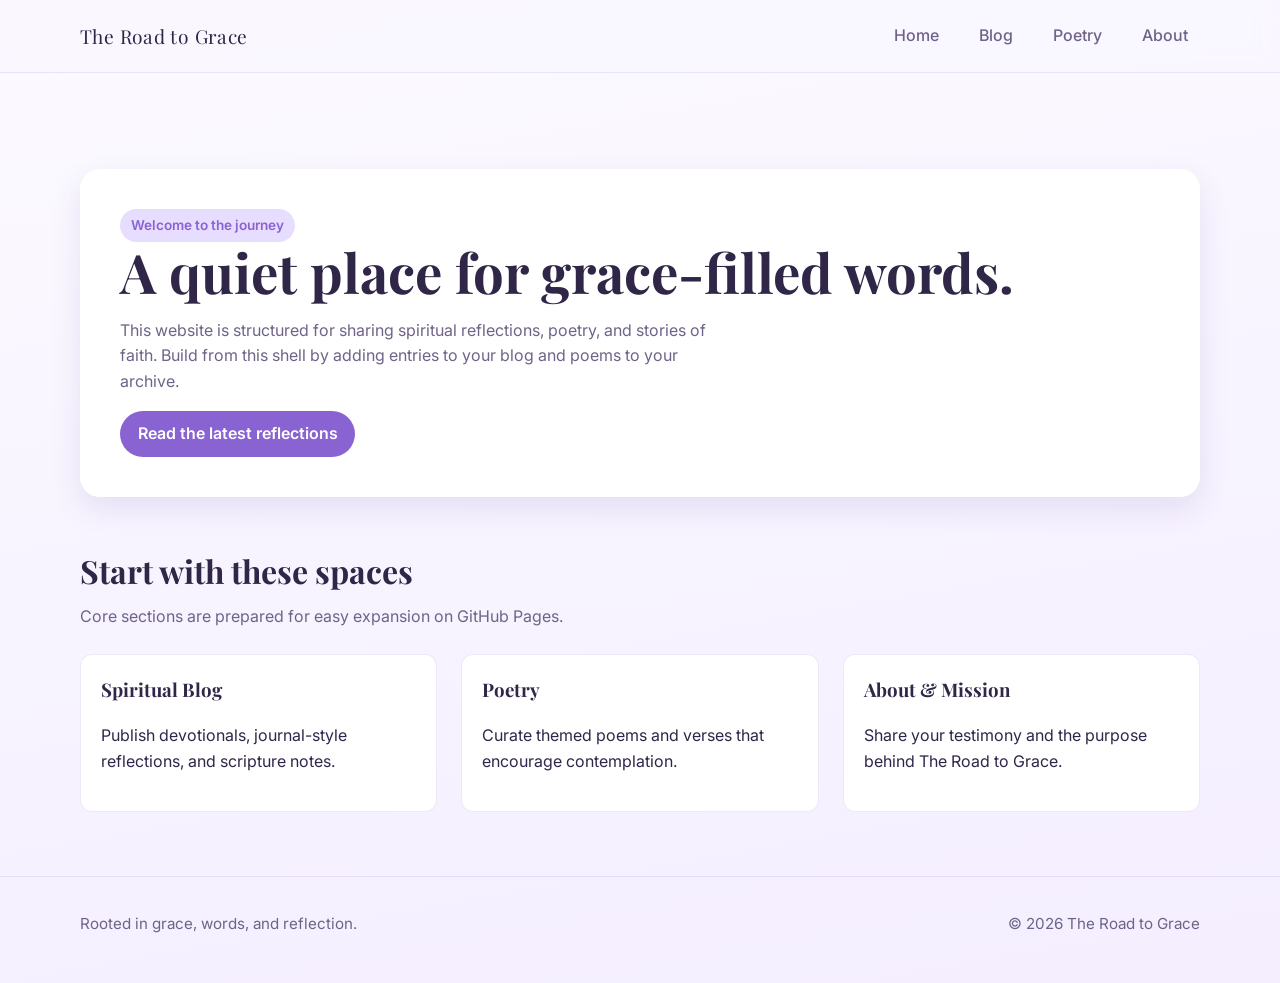
==== index.html @ 566d318f "Set up initial GitHub Pages blog and poetry site shell" ====
<!DOCTYPE html>
<html lang="en">
  <head>
    <meta charset="UTF-8" />
    <meta name="viewport" content="width=device-width, initial-scale=1.0" />
    <title>The Road to Grace</title>
    <meta
      name="description"
      content="A personal spiritual blog and poetry home centered on grace, growth, and reflection."
    />
    <link rel="preconnect" href="https://fonts.googleapis.com" />
    <link rel="preconnect" href="https://fonts.gstatic.com" crossorigin />
    <link
      href="https://fonts.googleapis.com/css2?family=Inter:wght@400;500;600&family=Playfair+Display:wght@500;700&display=swap"
      rel="stylesheet"
    />
    <link rel="stylesheet" href="assets/css/base.css" />
    <link rel="stylesheet" href="assets/css/layout.css" />
    <link rel="stylesheet" href="assets/css/components.css" />
  </head>
  <body data-base=".">
    <div class="site-shell">
      <div data-include="header"></div>

      <main>
        <section class="hero container">
          <div class="hero-card">
            <span class="badge">Welcome to the journey</span>
            <h1 class="hero-title">A quiet place for grace-filled words.</h1>
            <p class="hero-copy">
              This website is structured for sharing spiritual reflections, poetry,
              and stories of faith. Build from this shell by adding entries to your
              blog and poems to your archive.
            </p>
            <a class="button" href="pages/blog.html">Read the latest reflections</a>
          </div>
        </section>

        <section class="container">
          <h2 class="section-heading">Start with these spaces</h2>
          <p class="section-subheading">
            Core sections are prepared for easy expansion on GitHub Pages.
          </p>
          <div class="content-grid">
            <article class="card">
              <h3>Spiritual Blog</h3>
              <p>Publish devotionals, journal-style reflections, and scripture notes.</p>
            </article>
            <article class="card">
              <h3>Poetry</h3>
              <p>Curate themed poems and verses that encourage contemplation.</p>
            </article>
            <article class="card">
              <h3>About & Mission</h3>
              <p>Share your testimony and the purpose behind The Road to Grace.</p>
            </article>
          </div>
        </section>
      </main>

      <div data-include="footer"></div>
    </div>

    <script src="assets/js/components.js"></script>
    <script src="assets/js/main.js"></script>
  </body>
</html>
---- assets/css/base.css ----
:root {
  --color-bg: #f9f6ff;
  --color-surface: #ffffff;
  --color-primary: #8a63d2;
  --color-primary-soft: #bba2ea;
  --color-accent: #e7ddff;
  --color-text: #302648;
  --color-muted: #6f6388;
  --shadow-soft: 0 12px 30px rgba(90, 68, 148, 0.12);
  --radius-lg: 1.25rem;
  --radius-md: 0.75rem;
  --font-body: "Inter", "Segoe UI", Roboto, Helvetica, Arial, sans-serif;
  --font-display: "Playfair Display", Georgia, "Times New Roman", serif;
  --container: min(1120px, 92vw);
}

* {
  box-sizing: border-box;
}

html,
body {
  margin: 0;
  padding: 0;
}

body {
  font-family: var(--font-body);
  background: linear-gradient(170deg, #fcfaff 0%, #f4eeff 100%);
  color: var(--color-text);
  min-height: 100vh;
  line-height: 1.6;
}

a {
  color: inherit;
  text-decoration: none;
}

img {
  max-width: 100%;
  display: block;
}

main {
  display: block;
}

.container {
  width: var(--container);
  margin-inline: auto;
}

.section-heading {
  font-family: var(--font-display);
  font-size: clamp(1.5rem, 3vw, 2rem);
  margin: 0 0 0.5rem;
}

.section-subheading {
  color: var(--color-muted);
  margin: 0 0 1.5rem;
}
---- assets/css/layout.css ----
.site-shell {
  min-height: 100vh;
  display: grid;
  grid-template-rows: auto 1fr auto;
}

.site-header {
  position: sticky;
  top: 0;
  z-index: 10;
  backdrop-filter: blur(10px);
  background: rgba(249, 246, 255, 0.78);
  border-bottom: 1px solid rgba(138, 99, 210, 0.15);
}

.nav-wrap {
  display: flex;
  align-items: center;
  justify-content: space-between;
  gap: 1.5rem;
  min-height: 4.5rem;
}

.brand {
  font-family: var(--font-display);
  font-size: 1.2rem;
  letter-spacing: 0.02em;
}

.nav-links {
  display: flex;
  gap: 1rem;
  align-items: center;
}

.nav-link {
  color: var(--color-muted);
  font-weight: 500;
  padding: 0.35rem 0.75rem;
  border-radius: 999px;
  transition: all 0.2s ease;
}

.nav-link:hover,
.nav-link.is-active {
  color: var(--color-primary);
  background: var(--color-accent);
}

.hero {
  display: grid;
  gap: 1.5rem;
  padding: clamp(3rem, 8vw, 6rem) 0 3rem;
}

.hero-card {
  background: var(--color-surface);
  border-radius: var(--radius-lg);
  box-shadow: var(--shadow-soft);
  padding: clamp(1.5rem, 4vw, 2.5rem);
}

.hero-title {
  font-family: var(--font-display);
  font-size: clamp(2rem, 5vw, 3.4rem);
  line-height: 1.1;
  margin: 0 0 1rem;
}

.hero-copy {
  color: var(--color-muted);
  max-width: 62ch;
}

.content-grid {
  display: grid;
  gap: 1.5rem;
  grid-template-columns: repeat(auto-fit, minmax(240px, 1fr));
  padding: 0 0 4rem;
}

.card {
  background: var(--color-surface);
  border-radius: var(--radius-md);
  padding: 1.25rem;
  border: 1px solid rgba(138, 99, 210, 0.15);
}

.card h3 {
  margin-top: 0;
  font-family: var(--font-display);
}

.site-footer {
  border-top: 1px solid rgba(138, 99, 210, 0.15);
  padding: 1.25rem 0 2rem;
  color: var(--color-muted);
  font-size: 0.95rem;
}

.footer-row {
  display: flex;
  flex-wrap: wrap;
  justify-content: space-between;
  gap: 0.75rem;
}

@media (max-width: 720px) {
  .nav-wrap {
    flex-direction: column;
    align-items: flex-start;
    padding: 0.7rem 0;
  }

  .nav-links {
    flex-wrap: wrap;
  }
}
---- assets/css/components.css ----
.badge {
  display: inline-flex;
  align-items: center;
  gap: 0.35rem;
  padding: 0.35rem 0.7rem;
  border-radius: 999px;
  background: var(--color-accent);
  color: var(--color-primary);
  font-size: 0.85rem;
  font-weight: 600;
}

.button {
  display: inline-flex;
  align-items: center;
  justify-content: center;
  gap: 0.45rem;
  border: none;
  background: var(--color-primary);
  color: white;
  border-radius: 999px;
  padding: 0.65rem 1.1rem;
  font-weight: 600;
  transition: transform 0.15s ease, box-shadow 0.2s ease;
}

.button:hover {
  transform: translateY(-1px);
  box-shadow: 0 8px 22px rgba(138, 99, 210, 0.35);
}

.list-reset {
  list-style: none;
  margin: 0;
  padding: 0;
}
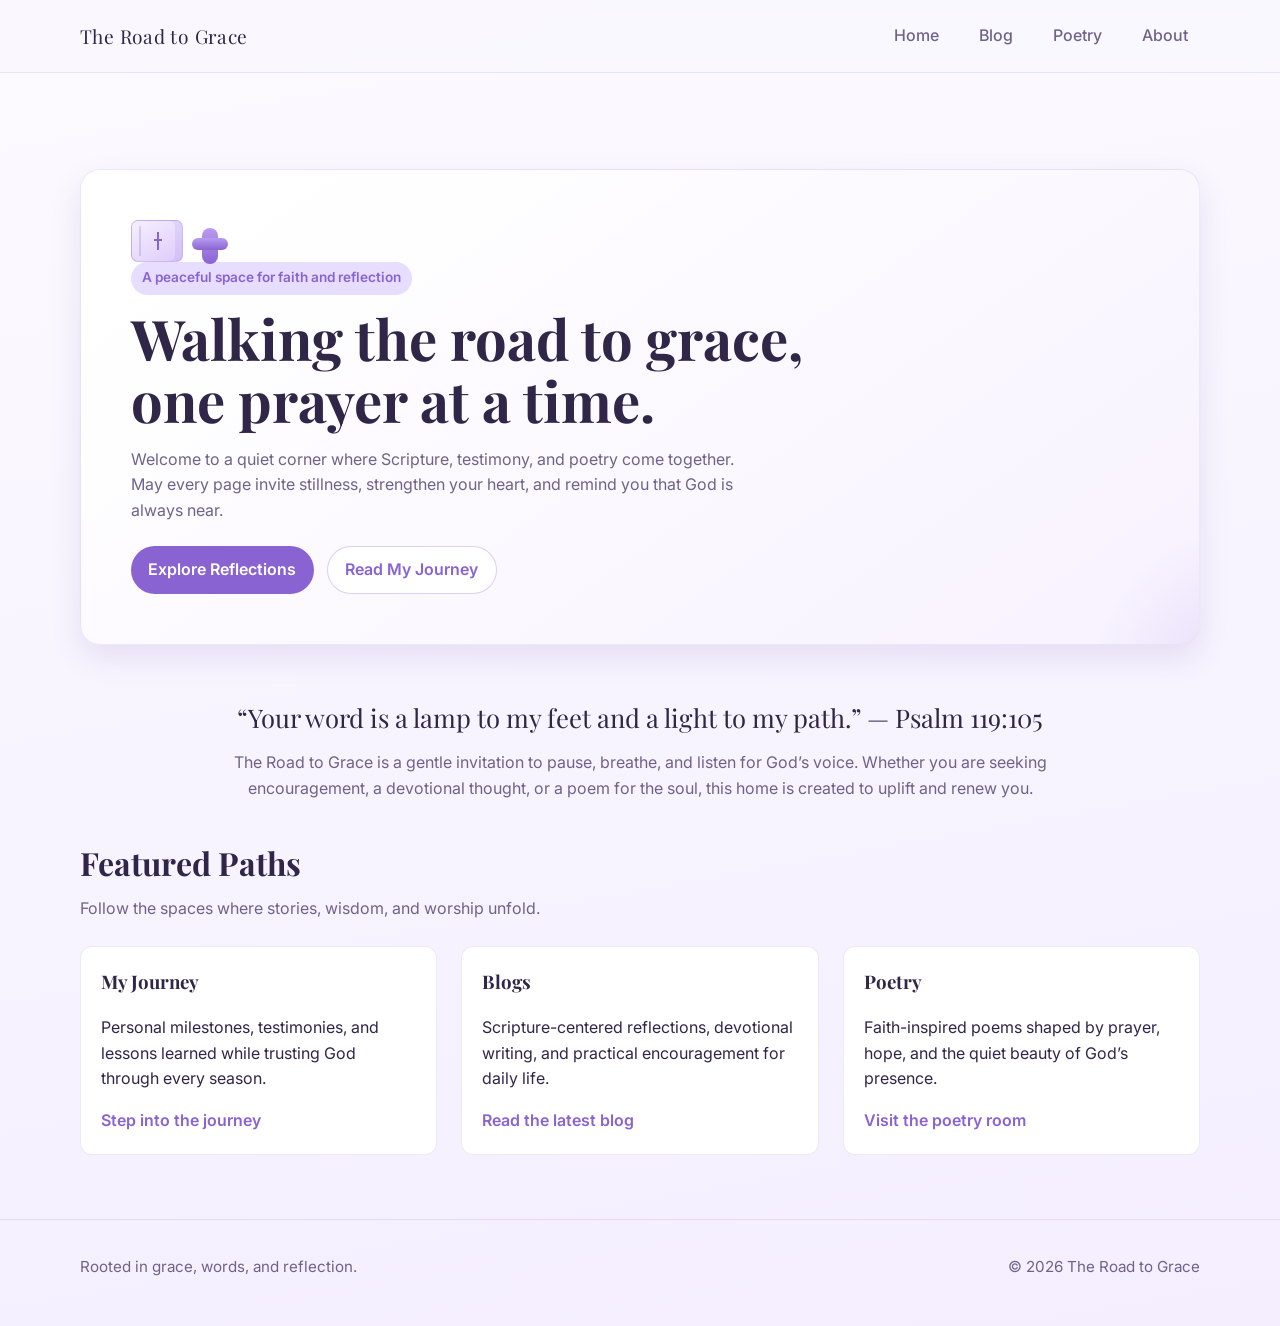
==== commit a597a297: "Create premium spiritual homepage with animated sections" ====
--- a/index.html
+++ b/index.html
@@ -6,7 +6,7 @@
     <title>The Road to Grace</title>
     <meta
       name="description"
-      content="A personal spiritual blog and poetry home centered on grace, growth, and reflection."
+      content="A peaceful Christian home for spiritual reflections, personal journey updates, blogs, and poetry."
     />
     <link rel="preconnect" href="https://fonts.googleapis.com" />
     <link rel="preconnect" href="https://fonts.gstatic.com" crossorigin />
@@ -24,35 +24,67 @@
 
       <main>
         <section class="hero container">
-          <div class="hero-card">
-            <span class="badge">Welcome to the journey</span>
-            <h1 class="hero-title">A quiet place for grace-filled words.</h1>
+          <div class="hero-card fade-in-up" data-animate>
+            <div class="hero-ornament" aria-hidden="true">
+              <div class="bible-icon">
+                <span></span>
+              </div>
+              <div class="cross-icon"></div>
+            </div>
+            <span class="badge">A peaceful space for faith and reflection</span>
+            <h1 class="hero-title">Walking the road to grace, one prayer at a time.</h1>
             <p class="hero-copy">
-              This website is structured for sharing spiritual reflections, poetry,
-              and stories of faith. Build from this shell by adding entries to your
-              blog and poems to your archive.
+              Welcome to a quiet corner where Scripture, testimony, and poetry come
+              together. May every page invite stillness, strengthen your heart, and
+              remind you that God is always near.
             </p>
-            <a class="button" href="pages/blog.html">Read the latest reflections</a>
+            <div class="hero-actions">
+              <a class="button" href="pages/blog.html">Explore Reflections</a>
+              <a class="button button-secondary" href="pages/about.html">Read My Journey</a>
+            </div>
           </div>
         </section>
 
-        <section class="container">
-          <h2 class="section-heading">Start with these spaces</h2>
-          <p class="section-subheading">
-            Core sections are prepared for easy expansion on GitHub Pages.
+        <section class="container intro fade-in-up" data-animate>
+          <p class="intro-scripture">
+            “Your word is a lamp to my feet and a light to my path.” — Psalm 119:105
+          </p>
+          <p class="intro-copy">
+            The Road to Grace is a gentle invitation to pause, breathe, and listen for
+            God’s voice. Whether you are seeking encouragement, a devotional thought,
+            or a poem for the soul, this home is created to uplift and renew you.
+          </p>
+        </section>
+
+        <section class="container feature-section">
+          <h2 class="section-heading fade-in-up" data-animate>Featured Paths</h2>
+          <p class="section-subheading fade-in-up" data-animate>
+            Follow the spaces where stories, wisdom, and worship unfold.
           </p>
           <div class="content-grid">
-            <article class="card">
-              <h3>Spiritual Blog</h3>
-              <p>Publish devotionals, journal-style reflections, and scripture notes.</p>
+            <article class="card feature-card fade-in-up" data-animate>
+              <h3>My Journey</h3>
+              <p>
+                Personal milestones, testimonies, and lessons learned while trusting
+                God through every season.
+              </p>
+              <a href="pages/about.html" class="feature-link">Step into the journey</a>
             </article>
-            <article class="card">
+            <article class="card feature-card fade-in-up" data-animate>
+              <h3>Blogs</h3>
+              <p>
+                Scripture-centered reflections, devotional writing, and practical
+                encouragement for daily life.
+              </p>
+              <a href="pages/blog.html" class="feature-link">Read the latest blog</a>
+            </article>
+            <article class="card feature-card fade-in-up" data-animate>
               <h3>Poetry</h3>
-              <p>Curate themed poems and verses that encourage contemplation.</p>
-            </article>
-            <article class="card">
-              <h3>About & Mission</h3>
-              <p>Share your testimony and the purpose behind The Road to Grace.</p>
+              <p>
+                Faith-inspired poems shaped by prayer, hope, and the quiet beauty of
+                God’s presence.
+              </p>
+              <a href="pages/poetry.html" class="feature-link">Visit the poetry room</a>
             </article>
           </div>
         </section>
--- a/assets/css/layout.css
+++ b/assets/css/layout.css
@@ -50,21 +50,36 @@
 .hero {
   display: grid;
   gap: 1.5rem;
-  padding: clamp(3rem, 8vw, 6rem) 0 3rem;
+  padding: clamp(3rem, 8vw, 6rem) 0 2.5rem;
 }
 
 .hero-card {
-  background: var(--color-surface);
+  position: relative;
+  overflow: hidden;
+  background: linear-gradient(145deg, #ffffff 10%, #f8f3ff 90%);
   border-radius: var(--radius-lg);
   box-shadow: var(--shadow-soft);
-  padding: clamp(1.5rem, 4vw, 2.5rem);
+  padding: clamp(1.8rem, 5vw, 3.1rem);
+  border: 1px solid rgba(138, 99, 210, 0.14);
+}
+
+.hero-card::before {
+  content: "";
+  position: absolute;
+  inset: auto -20% -45% auto;
+  width: 340px;
+  height: 340px;
+  border-radius: 50%;
+  background: radial-gradient(circle, rgba(187, 162, 234, 0.32), transparent 68%);
+  pointer-events: none;
 }
 
 .hero-title {
   font-family: var(--font-display);
-  font-size: clamp(2rem, 5vw, 3.4rem);
+  font-size: clamp(2rem, 5vw, 3.5rem);
   line-height: 1.1;
-  margin: 0 0 1rem;
+  margin: 0.8rem 0 1rem;
+  max-width: 20ch;
 }
 
 .hero-copy {
@@ -72,11 +87,44 @@
   max-width: 62ch;
 }
 
+.hero-actions {
+  display: flex;
+  gap: 0.8rem;
+  flex-wrap: wrap;
+  margin-top: 1.4rem;
+}
+
+.hero-ornament {
+  display: flex;
+  gap: 1.2rem;
+  align-items: flex-end;
+}
+
+.intro {
+  text-align: center;
+  padding: 0.75rem 0 2.2rem;
+  max-width: min(850px, 92vw);
+}
+
+.intro-scripture {
+  font-family: var(--font-display);
+  font-size: clamp(1.15rem, 2.6vw, 1.6rem);
+  margin: 0 0 0.8rem;
+}
+
+.intro-copy {
+  color: var(--color-muted);
+  margin: 0;
+}
+
+.feature-section {
+  padding-bottom: 4rem;
+}
+
 .content-grid {
   display: grid;
   gap: 1.5rem;
   grid-template-columns: repeat(auto-fit, minmax(240px, 1fr));
-  padding: 0 0 4rem;
 }
 
 .card {
@@ -89,6 +137,20 @@
 .card h3 {
   margin-top: 0;
   font-family: var(--font-display);
+}
+
+.feature-card {
+  transition: transform 0.25s ease, box-shadow 0.25s ease;
+}
+
+.feature-card:hover {
+  transform: translateY(-4px);
+  box-shadow: 0 15px 28px rgba(90, 68, 148, 0.16);
+}
+
+.feature-link {
+  color: var(--color-primary);
+  font-weight: 600;
 }
 
 .site-footer {
@@ -115,4 +177,8 @@
   .nav-links {
     flex-wrap: wrap;
   }
+
+  .hero-ornament {
+    gap: 0.9rem;
+  }
 }
--- a/assets/css/components.css
+++ b/assets/css/components.css
@@ -29,8 +29,103 @@
   box-shadow: 0 8px 22px rgba(138, 99, 210, 0.35);
 }
 
+.button-secondary {
+  background: white;
+  color: var(--color-primary);
+  border: 1px solid rgba(138, 99, 210, 0.3);
+}
+
 .list-reset {
   list-style: none;
   margin: 0;
   padding: 0;
 }
+
+.bible-icon {
+  position: relative;
+  width: 52px;
+  height: 42px;
+  border-radius: 7px;
+  background: linear-gradient(150deg, #f6f0ff 0%, #ddcbfb 100%);
+  border: 1px solid rgba(138, 99, 210, 0.35);
+  box-shadow: inset -7px 0 0 rgba(138, 99, 210, 0.12);
+}
+
+.bible-icon::before {
+  content: "";
+  position: absolute;
+  left: 7px;
+  top: 5px;
+  bottom: 5px;
+  width: 2px;
+  background: rgba(138, 99, 210, 0.25);
+}
+
+.bible-icon span {
+  position: absolute;
+  left: 22px;
+  top: 11px;
+  width: 8px;
+  height: 18px;
+}
+
+.bible-icon span::before,
+.bible-icon span::after {
+  content: "";
+  position: absolute;
+  background: var(--color-primary);
+}
+
+.bible-icon span::before {
+  width: 2px;
+  height: 18px;
+  left: 3px;
+}
+
+.bible-icon span::after {
+  width: 8px;
+  height: 2px;
+  top: 7px;
+}
+
+.cross-icon {
+  width: 16px;
+  height: 36px;
+  background: linear-gradient(180deg, #b89cf0, #8a63d2);
+  border-radius: 999px;
+  position: relative;
+  margin-bottom: -2px;
+  animation: sway 3s ease-in-out infinite;
+}
+
+.cross-icon::before {
+  content: "";
+  position: absolute;
+  top: 10px;
+  left: -10px;
+  width: 36px;
+  height: 12px;
+  border-radius: 999px;
+  background: linear-gradient(180deg, #b89cf0, #8a63d2);
+}
+
+.fade-in-up {
+  opacity: 0;
+  transform: translateY(22px);
+  transition: opacity 0.8s ease, transform 0.8s ease;
+}
+
+.fade-in-up.is-visible {
+  opacity: 1;
+  transform: translateY(0);
+}
+
+@keyframes sway {
+  0%,
+  100% {
+    transform: rotate(-2deg);
+  }
+  50% {
+    transform: rotate(2deg);
+  }
+}
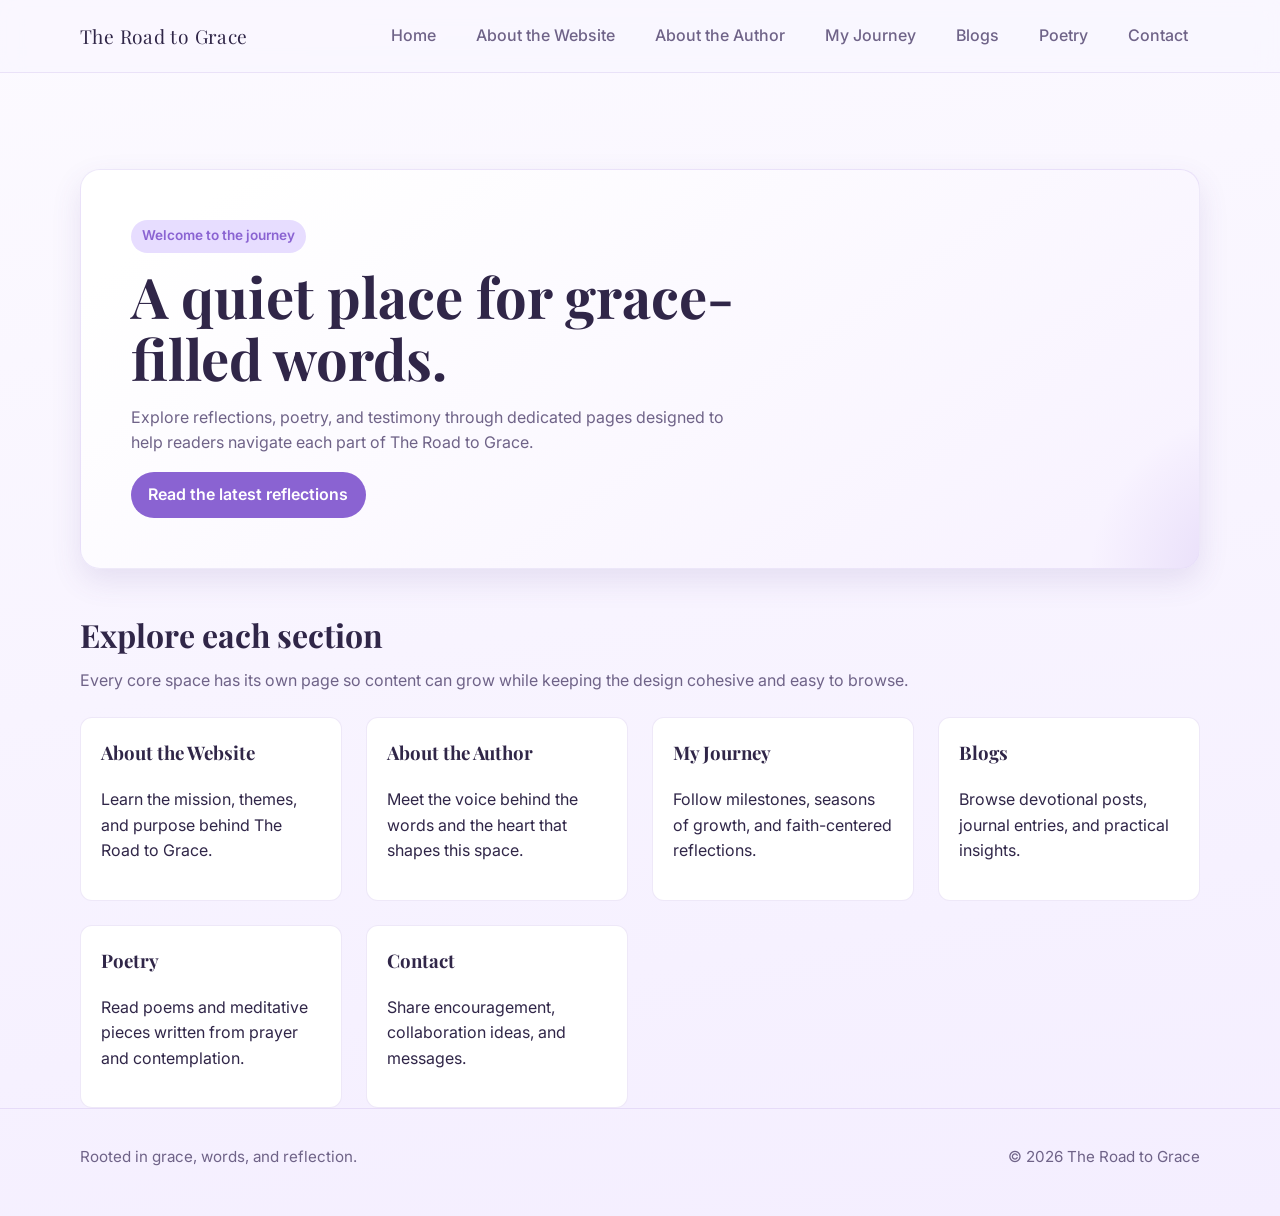
==== commit 2025a5a3: "Update index.html" ====
--- a/index.html
+++ b/index.html
@@ -3,10 +3,10 @@
   <head>
     <meta charset="UTF-8" />
     <meta name="viewport" content="width=device-width, initial-scale=1.0" />
-    <title>The Road to Grace</title>
+ <title>The Road to Grace</title>
     <meta
       name="description"
-      content="A peaceful Christian home for spiritual reflections, personal journey updates, blogs, and poetry."
+      content="A personal spiritual blog and poetry home centered on grace, growth, and reflection."
     />
     <link rel="preconnect" href="https://fonts.googleapis.com" />
     <link rel="preconnect" href="https://fonts.gstatic.com" crossorigin />
@@ -24,67 +24,47 @@
 
       <main>
         <section class="hero container">
-          <div class="hero-card fade-in-up" data-animate>
-            <div class="hero-ornament" aria-hidden="true">
-              <div class="bible-icon">
-                <span></span>
-              </div>
-              <div class="cross-icon"></div>
-            </div>
-            <span class="badge">A peaceful space for faith and reflection</span>
-            <h1 class="hero-title">Walking the road to grace, one prayer at a time.</h1>
+          <div class="hero-card">
+            <span class="badge">Welcome to the journey</span>
+            <h1 class="hero-title">A quiet place for grace-filled words.</h1>
             <p class="hero-copy">
-              Welcome to a quiet corner where Scripture, testimony, and poetry come
-              together. May every page invite stillness, strengthen your heart, and
-              remind you that God is always near.
+            Explore reflections, poetry, and testimony through dedicated pages designed
+              to help readers navigate each part of The Road to Grace.
             </p>
-            <div class="hero-actions">
-              <a class="button" href="pages/blog.html">Explore Reflections</a>
-              <a class="button button-secondary" href="pages/about.html">Read My Journey</a>
-            </div>
+            <a class="button" href="pages/blog.html">Read the latest reflections</a>
           </div>
         </section>
 
-        <section class="container intro fade-in-up" data-animate>
-          <p class="intro-scripture">
-            “Your word is a lamp to my feet and a light to my path.” — Psalm 119:105
-          </p>
-          <p class="intro-copy">
-            The Road to Grace is a gentle invitation to pause, breathe, and listen for
-            God’s voice. Whether you are seeking encouragement, a devotional thought,
-            or a poem for the soul, this home is created to uplift and renew you.
-          </p>
-        </section>
-
-        <section class="container feature-section">
-          <h2 class="section-heading fade-in-up" data-animate>Featured Paths</h2>
-          <p class="section-subheading fade-in-up" data-animate>
-            Follow the spaces where stories, wisdom, and worship unfold.
+        <section class="container">
+           <h2 class="section-heading">Explore each section</h2>
+          <p class="section-subheading">
+ Every core space has its own page so content can grow while keeping the design
+            cohesive and easy to browse.
           </p>
           <div class="content-grid">
-            <article class="card feature-card fade-in-up" data-animate>
-              <h3>My Journey</h3>
-              <p>
-                Personal milestones, testimonies, and lessons learned while trusting
-                God through every season.
-              </p>
-              <a href="pages/about.html" class="feature-link">Step into the journey</a>
+            <article class="card">
+        <h3><a data-nav-link="/pages/about-website.html">About the Website</a></h3>
+              <p>Learn the mission, themes, and purpose behind The Road to Grace.</p>
             </article>
-            <article class="card feature-card fade-in-up" data-animate>
-              <h3>Blogs</h3>
-              <p>
-                Scripture-centered reflections, devotional writing, and practical
-                encouragement for daily life.
-              </p>
-              <a href="pages/blog.html" class="feature-link">Read the latest blog</a>
+            <article class="card">
+          <h3><a data-nav-link="/pages/about-author.html">About the Author</a></h3>
+              <p>Meet the voice behind the words and the heart that shapes this space.</p>
             </article>
-            <article class="card feature-card fade-in-up" data-animate>
-              <h3>Poetry</h3>
-              <p>
-                Faith-inspired poems shaped by prayer, hope, and the quiet beauty of
-                God’s presence.
-              </p>
-              <a href="pages/poetry.html" class="feature-link">Visit the poetry room</a>
+            <article class="card">
+            <h3><a data-nav-link="/pages/my-journey.html">My Journey</a></h3>
+              <p>Follow milestones, seasons of growth, and faith-centered reflections.</p>
+            </article>
+            <article class="card">
+              <h3><a data-nav-link="/pages/blog.html">Blogs</a></h3>
+              <p>Browse devotional posts, journal entries, and practical insights.</p>
+            </article>
+            <article class="card">
+              <h3><a data-nav-link="/pages/poetry.html">Poetry</a></h3>
+              <p>Read poems and meditative pieces written from prayer and contemplation.</p>
+            </article>
+            <article class="card">
+              <h3><a data-nav-link="/pages/contact.html">Contact</a></h3>
+              <p>Share encouragement, collaboration ideas, and messages.</p>
             </article>
           </div>
         </section>
--- a/assets/css/layout.css
+++ b/assets/css/layout.css
@@ -177,8 +177,13 @@
   .nav-links {
     flex-wrap: wrap;
   }
+}
 
-  .hero-ornament {
-    gap: 0.9rem;
-  }
+.page-content {
+  padding: 3rem 0 4rem;
 }
+
+.card-stack {
+  display: grid;
+  gap: 1rem;
+}
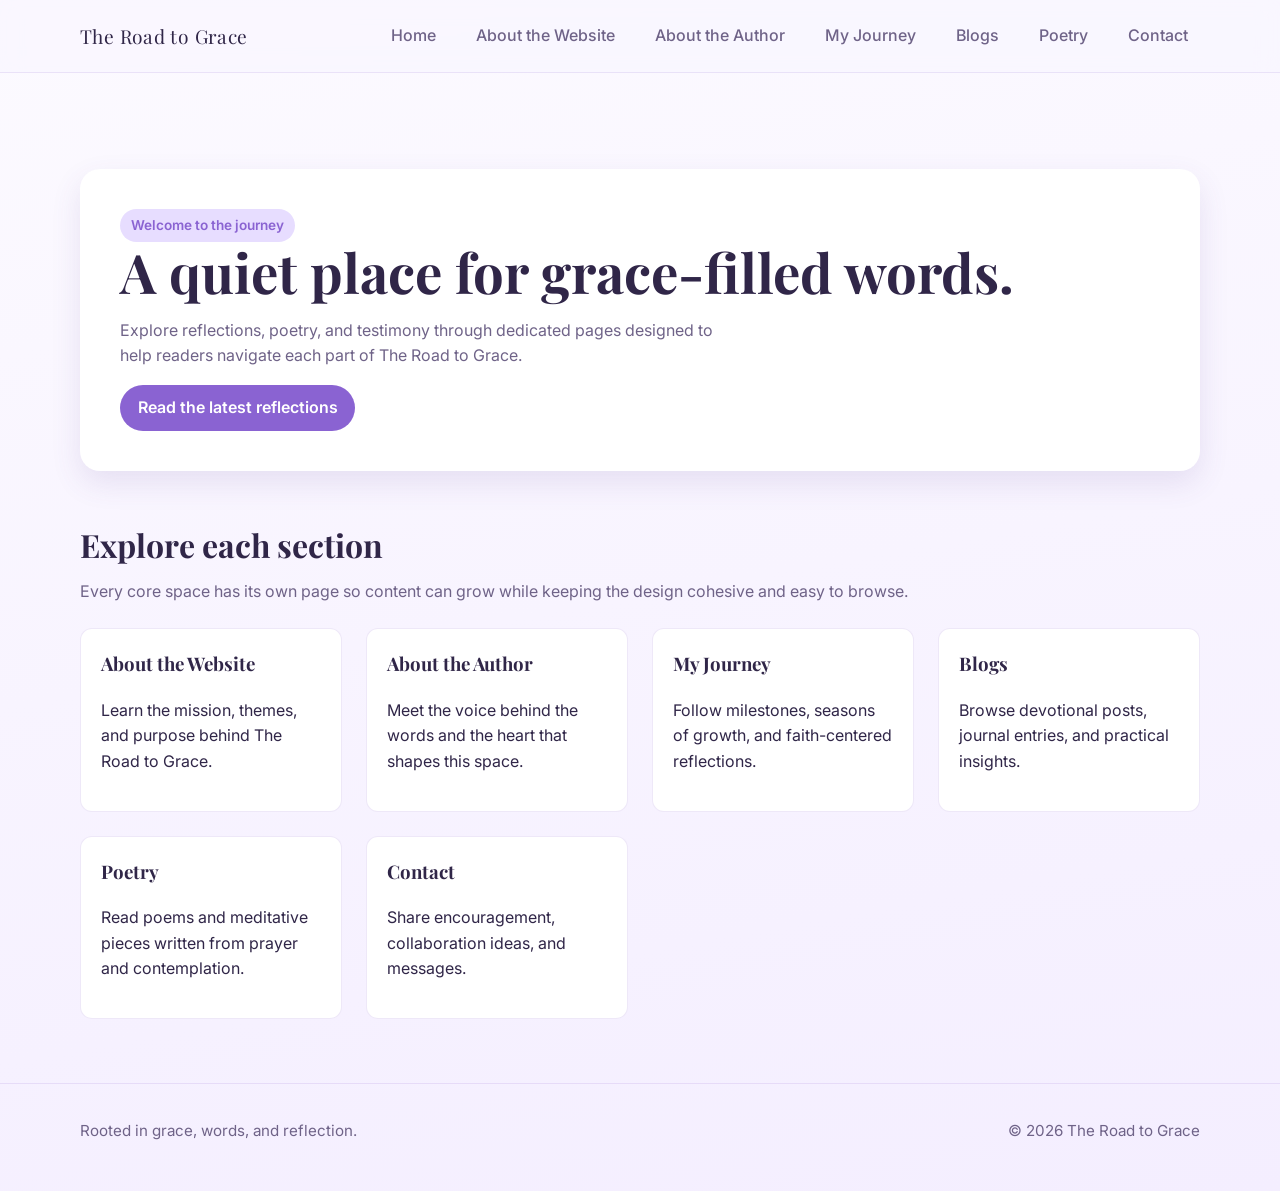
==== commit 54563334: "Add dedicated pages for site sections and update navigation" ====
--- a/index.html
+++ b/index.html
@@ -3,7 +3,7 @@
   <head>
     <meta charset="UTF-8" />
     <meta name="viewport" content="width=device-width, initial-scale=1.0" />
- <title>The Road to Grace</title>
+    <title>The Road to Grace</title>
     <meta
       name="description"
       content="A personal spiritual blog and poetry home centered on grace, growth, and reflection."
@@ -28,7 +28,7 @@
             <span class="badge">Welcome to the journey</span>
             <h1 class="hero-title">A quiet place for grace-filled words.</h1>
             <p class="hero-copy">
-            Explore reflections, poetry, and testimony through dedicated pages designed
+              Explore reflections, poetry, and testimony through dedicated pages designed
               to help readers navigate each part of The Road to Grace.
             </p>
             <a class="button" href="pages/blog.html">Read the latest reflections</a>
@@ -36,22 +36,22 @@
         </section>
 
         <section class="container">
-           <h2 class="section-heading">Explore each section</h2>
+          <h2 class="section-heading">Explore each section</h2>
           <p class="section-subheading">
- Every core space has its own page so content can grow while keeping the design
+            Every core space has its own page so content can grow while keeping the design
             cohesive and easy to browse.
           </p>
           <div class="content-grid">
             <article class="card">
-        <h3><a data-nav-link="/pages/about-website.html">About the Website</a></h3>
+              <h3><a data-nav-link="/pages/about-website.html">About the Website</a></h3>
               <p>Learn the mission, themes, and purpose behind The Road to Grace.</p>
             </article>
             <article class="card">
-          <h3><a data-nav-link="/pages/about-author.html">About the Author</a></h3>
+              <h3><a data-nav-link="/pages/about-author.html">About the Author</a></h3>
               <p>Meet the voice behind the words and the heart that shapes this space.</p>
             </article>
             <article class="card">
-            <h3><a data-nav-link="/pages/my-journey.html">My Journey</a></h3>
+              <h3><a data-nav-link="/pages/my-journey.html">My Journey</a></h3>
               <p>Follow milestones, seasons of growth, and faith-centered reflections.</p>
             </article>
             <article class="card">
--- a/assets/css/layout.css
+++ b/assets/css/layout.css
@@ -50,36 +50,21 @@
 .hero {
   display: grid;
   gap: 1.5rem;
-  padding: clamp(3rem, 8vw, 6rem) 0 2.5rem;
+  padding: clamp(3rem, 8vw, 6rem) 0 3rem;
 }
 
 .hero-card {
-  position: relative;
-  overflow: hidden;
-  background: linear-gradient(145deg, #ffffff 10%, #f8f3ff 90%);
+  background: var(--color-surface);
   border-radius: var(--radius-lg);
   box-shadow: var(--shadow-soft);
-  padding: clamp(1.8rem, 5vw, 3.1rem);
-  border: 1px solid rgba(138, 99, 210, 0.14);
-}
-
-.hero-card::before {
-  content: "";
-  position: absolute;
-  inset: auto -20% -45% auto;
-  width: 340px;
-  height: 340px;
-  border-radius: 50%;
-  background: radial-gradient(circle, rgba(187, 162, 234, 0.32), transparent 68%);
-  pointer-events: none;
+  padding: clamp(1.5rem, 4vw, 2.5rem);
 }
 
 .hero-title {
   font-family: var(--font-display);
-  font-size: clamp(2rem, 5vw, 3.5rem);
+  font-size: clamp(2rem, 5vw, 3.4rem);
   line-height: 1.1;
-  margin: 0.8rem 0 1rem;
-  max-width: 20ch;
+  margin: 0 0 1rem;
 }
 
 .hero-copy {
@@ -87,44 +72,11 @@
   max-width: 62ch;
 }
 
-.hero-actions {
-  display: flex;
-  gap: 0.8rem;
-  flex-wrap: wrap;
-  margin-top: 1.4rem;
-}
-
-.hero-ornament {
-  display: flex;
-  gap: 1.2rem;
-  align-items: flex-end;
-}
-
-.intro {
-  text-align: center;
-  padding: 0.75rem 0 2.2rem;
-  max-width: min(850px, 92vw);
-}
-
-.intro-scripture {
-  font-family: var(--font-display);
-  font-size: clamp(1.15rem, 2.6vw, 1.6rem);
-  margin: 0 0 0.8rem;
-}
-
-.intro-copy {
-  color: var(--color-muted);
-  margin: 0;
-}
-
-.feature-section {
-  padding-bottom: 4rem;
-}
-
 .content-grid {
   display: grid;
   gap: 1.5rem;
   grid-template-columns: repeat(auto-fit, minmax(240px, 1fr));
+  padding: 0 0 4rem;
 }
 
 .card {
@@ -137,20 +89,6 @@
 .card h3 {
   margin-top: 0;
   font-family: var(--font-display);
-}
-
-.feature-card {
-  transition: transform 0.25s ease, box-shadow 0.25s ease;
-}
-
-.feature-card:hover {
-  transform: translateY(-4px);
-  box-shadow: 0 15px 28px rgba(90, 68, 148, 0.16);
-}
-
-.feature-link {
-  color: var(--color-primary);
-  font-weight: 600;
 }
 
 .site-footer {
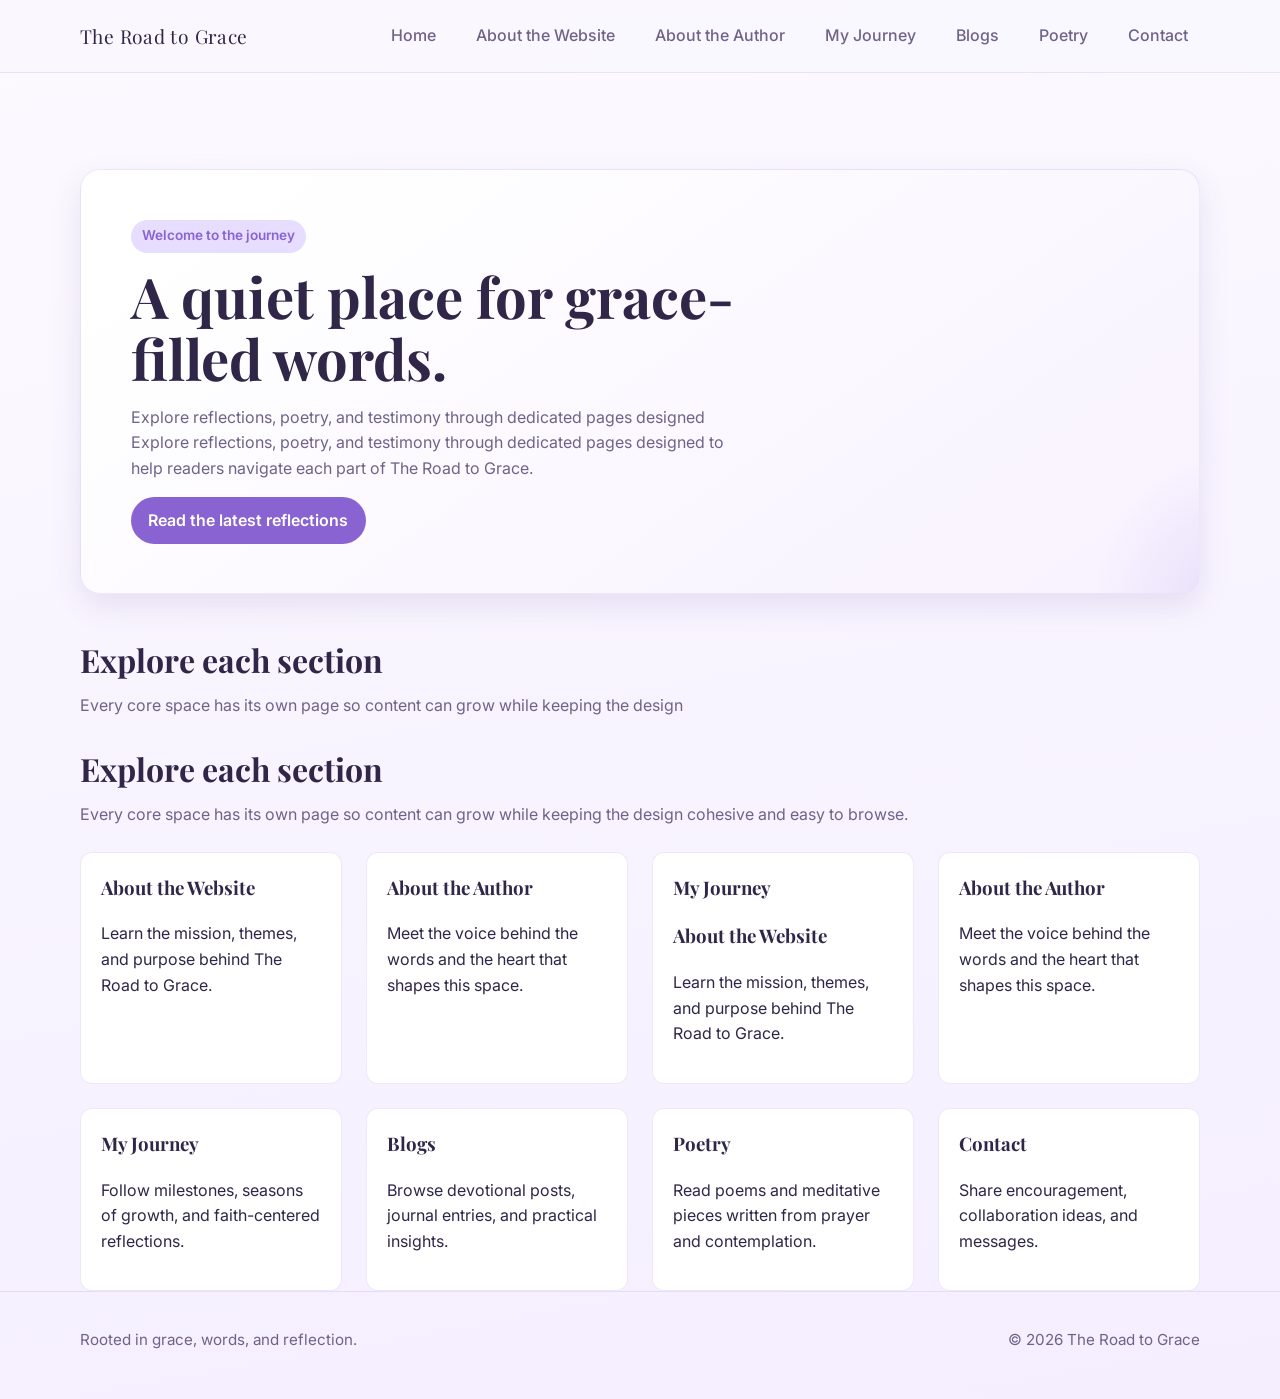
==== commit 21944662: "Merge branch 'main' into codex/create-separate-pages-for-website-sections" ====
--- a/index.html
+++ b/index.html
@@ -3,7 +3,7 @@
   <head>
     <meta charset="UTF-8" />
     <meta name="viewport" content="width=device-width, initial-scale=1.0" />
-    <title>The Road to Grace</title>
+ <title>The Road to Grace</title>
     <meta
       name="description"
       content="A personal spiritual blog and poetry home centered on grace, growth, and reflection."
@@ -29,6 +29,7 @@
             <h1 class="hero-title">A quiet place for grace-filled words.</h1>
             <p class="hero-copy">
               Explore reflections, poetry, and testimony through dedicated pages designed
+            Explore reflections, poetry, and testimony through dedicated pages designed
               to help readers navigate each part of The Road to Grace.
             </p>
             <a class="button" href="pages/blog.html">Read the latest reflections</a>
@@ -39,6 +40,9 @@
           <h2 class="section-heading">Explore each section</h2>
           <p class="section-subheading">
             Every core space has its own page so content can grow while keeping the design
+           <h2 class="section-heading">Explore each section</h2>
+          <p class="section-subheading">
+ Every core space has its own page so content can grow while keeping the design
             cohesive and easy to browse.
           </p>
           <div class="content-grid">
@@ -52,6 +56,15 @@
             </article>
             <article class="card">
               <h3><a data-nav-link="/pages/my-journey.html">My Journey</a></h3>
+        <h3><a data-nav-link="/pages/about-website.html">About the Website</a></h3>
+              <p>Learn the mission, themes, and purpose behind The Road to Grace.</p>
+            </article>
+            <article class="card">
+          <h3><a data-nav-link="/pages/about-author.html">About the Author</a></h3>
+              <p>Meet the voice behind the words and the heart that shapes this space.</p>
+            </article>
+            <article class="card">
+            <h3><a data-nav-link="/pages/my-journey.html">My Journey</a></h3>
               <p>Follow milestones, seasons of growth, and faith-centered reflections.</p>
             </article>
             <article class="card">
--- a/assets/css/layout.css
+++ b/assets/css/layout.css
@@ -50,21 +50,36 @@
 .hero {
   display: grid;
   gap: 1.5rem;
-  padding: clamp(3rem, 8vw, 6rem) 0 3rem;
+  padding: clamp(3rem, 8vw, 6rem) 0 2.5rem;
 }
 
 .hero-card {
-  background: var(--color-surface);
+  position: relative;
+  overflow: hidden;
+  background: linear-gradient(145deg, #ffffff 10%, #f8f3ff 90%);
   border-radius: var(--radius-lg);
   box-shadow: var(--shadow-soft);
-  padding: clamp(1.5rem, 4vw, 2.5rem);
+  padding: clamp(1.8rem, 5vw, 3.1rem);
+  border: 1px solid rgba(138, 99, 210, 0.14);
+}
+
+.hero-card::before {
+  content: "";
+  position: absolute;
+  inset: auto -20% -45% auto;
+  width: 340px;
+  height: 340px;
+  border-radius: 50%;
+  background: radial-gradient(circle, rgba(187, 162, 234, 0.32), transparent 68%);
+  pointer-events: none;
 }
 
 .hero-title {
   font-family: var(--font-display);
-  font-size: clamp(2rem, 5vw, 3.4rem);
+  font-size: clamp(2rem, 5vw, 3.5rem);
   line-height: 1.1;
-  margin: 0 0 1rem;
+  margin: 0.8rem 0 1rem;
+  max-width: 20ch;
 }
 
 .hero-copy {
@@ -72,11 +87,44 @@
   max-width: 62ch;
 }
 
+.hero-actions {
+  display: flex;
+  gap: 0.8rem;
+  flex-wrap: wrap;
+  margin-top: 1.4rem;
+}
+
+.hero-ornament {
+  display: flex;
+  gap: 1.2rem;
+  align-items: flex-end;
+}
+
+.intro {
+  text-align: center;
+  padding: 0.75rem 0 2.2rem;
+  max-width: min(850px, 92vw);
+}
+
+.intro-scripture {
+  font-family: var(--font-display);
+  font-size: clamp(1.15rem, 2.6vw, 1.6rem);
+  margin: 0 0 0.8rem;
+}
+
+.intro-copy {
+  color: var(--color-muted);
+  margin: 0;
+}
+
+.feature-section {
+  padding-bottom: 4rem;
+}
+
 .content-grid {
   display: grid;
   gap: 1.5rem;
   grid-template-columns: repeat(auto-fit, minmax(240px, 1fr));
-  padding: 0 0 4rem;
 }
 
 .card {
@@ -89,6 +137,20 @@
 .card h3 {
   margin-top: 0;
   font-family: var(--font-display);
+}
+
+.feature-card {
+  transition: transform 0.25s ease, box-shadow 0.25s ease;
+}
+
+.feature-card:hover {
+  transform: translateY(-4px);
+  box-shadow: 0 15px 28px rgba(90, 68, 148, 0.16);
+}
+
+.feature-link {
+  color: var(--color-primary);
+  font-weight: 600;
 }
 
 .site-footer {
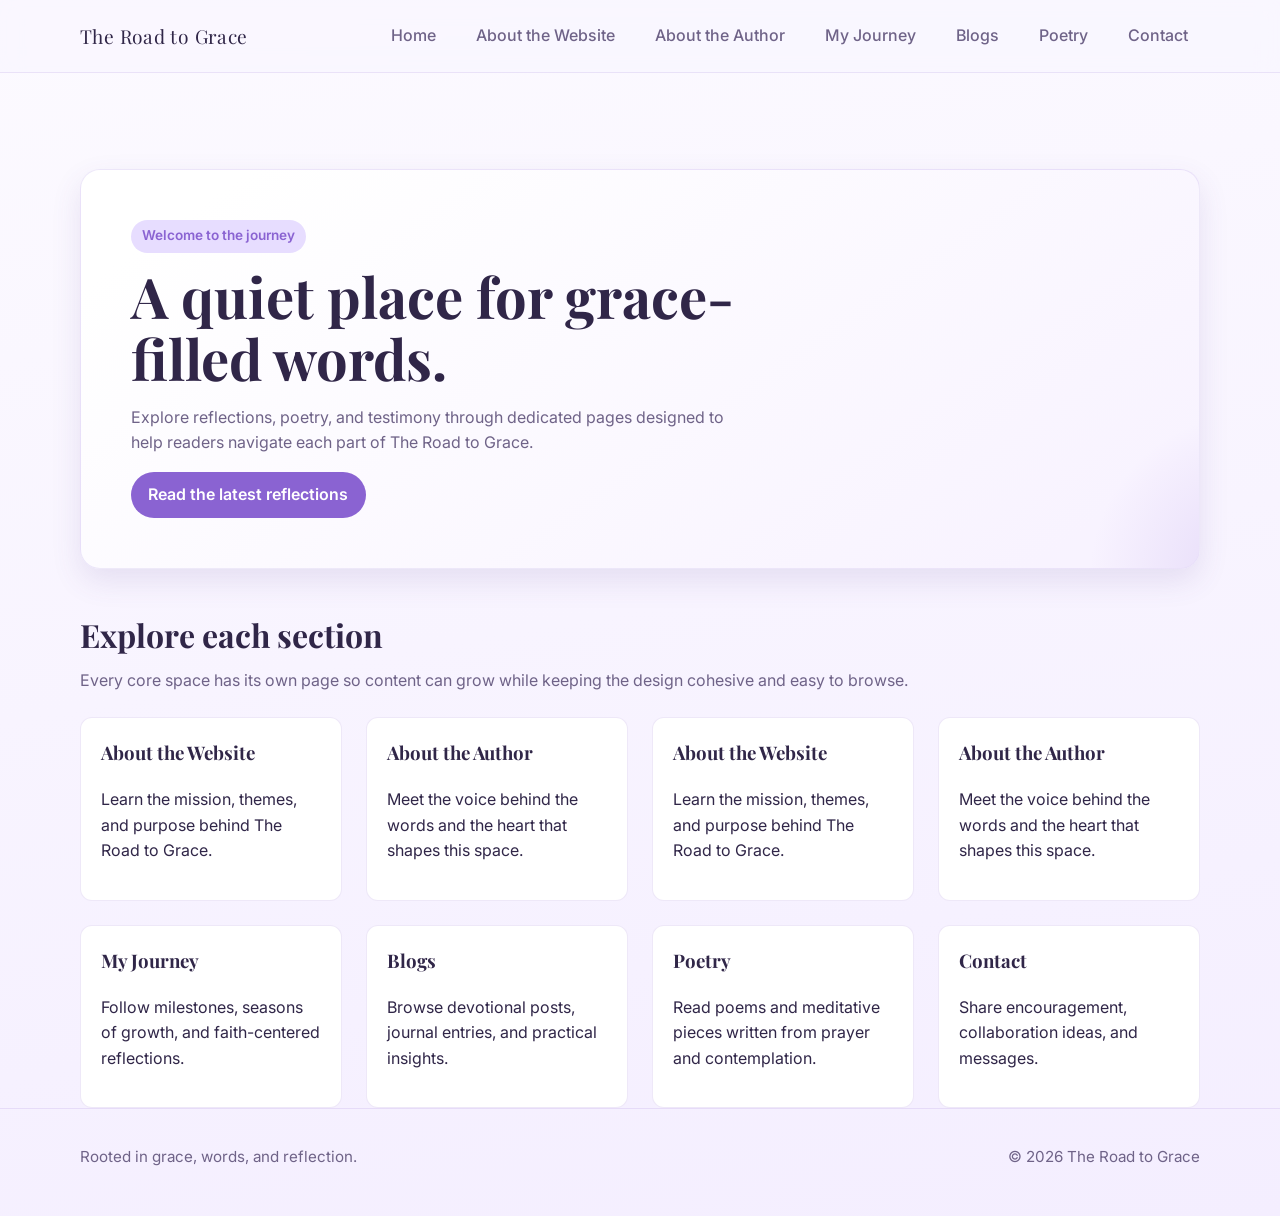
==== commit e75277a0: "Update index.html" ====
--- a/index.html
+++ b/index.html
@@ -28,7 +28,6 @@
             <span class="badge">Welcome to the journey</span>
             <h1 class="hero-title">A quiet place for grace-filled words.</h1>
             <p class="hero-copy">
-              Explore reflections, poetry, and testimony through dedicated pages designed
             Explore reflections, poetry, and testimony through dedicated pages designed
               to help readers navigate each part of The Road to Grace.
             </p>
@@ -40,9 +39,6 @@
           <h2 class="section-heading">Explore each section</h2>
           <p class="section-subheading">
             Every core space has its own page so content can grow while keeping the design
-           <h2 class="section-heading">Explore each section</h2>
-          <p class="section-subheading">
- Every core space has its own page so content can grow while keeping the design
             cohesive and easy to browse.
           </p>
           <div class="content-grid">
@@ -55,7 +51,6 @@
               <p>Meet the voice behind the words and the heart that shapes this space.</p>
             </article>
             <article class="card">
-              <h3><a data-nav-link="/pages/my-journey.html">My Journey</a></h3>
         <h3><a data-nav-link="/pages/about-website.html">About the Website</a></h3>
               <p>Learn the mission, themes, and purpose behind The Road to Grace.</p>
             </article>
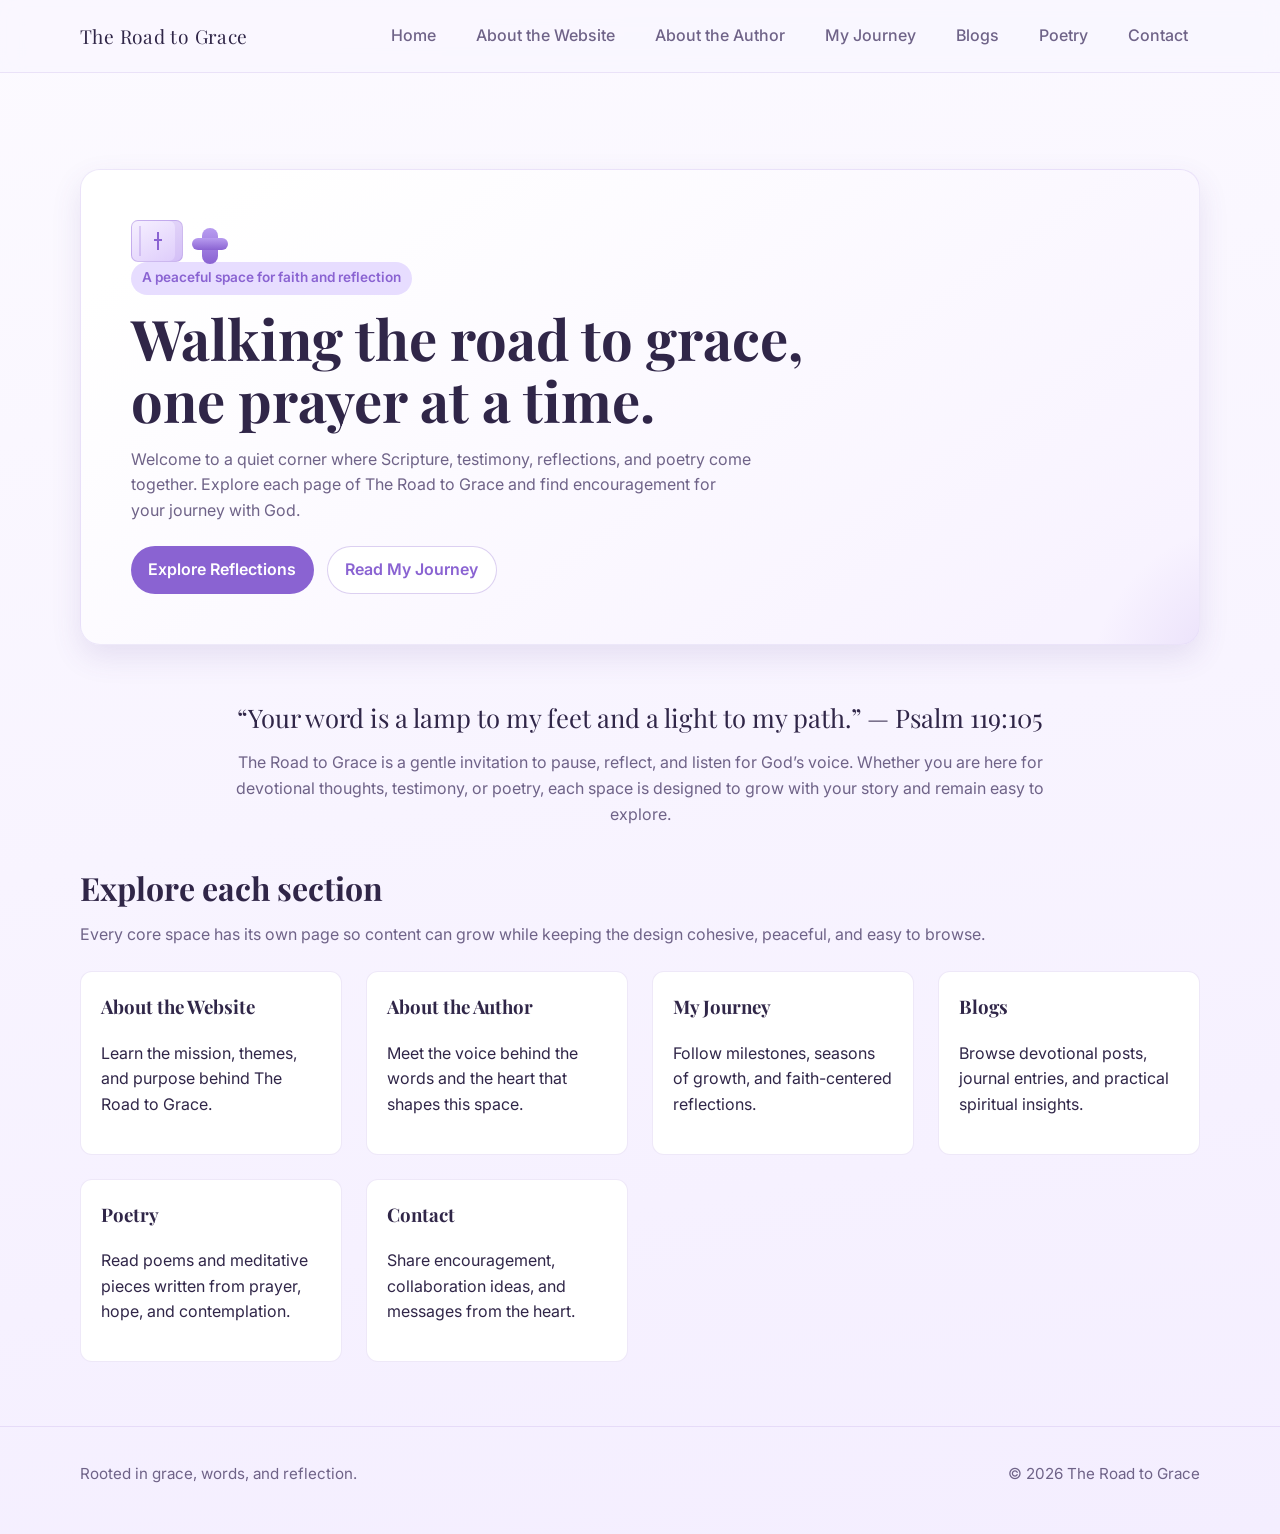
==== commit 0cb86029: "Update index.html" ====
--- a/index.html
+++ b/index.html
@@ -3,10 +3,10 @@
   <head>
     <meta charset="UTF-8" />
     <meta name="viewport" content="width=device-width, initial-scale=1.0" />
- <title>The Road to Grace</title>
+    <title>The Road to Grace</title>
     <meta
       name="description"
-      content="A personal spiritual blog and poetry home centered on grace, growth, and reflection."
+      content="A peaceful Christian home for spiritual reflections, personal journey updates, blogs, and poetry."
     />
     <link rel="preconnect" href="https://fonts.googleapis.com" />
     <link rel="preconnect" href="https://fonts.gstatic.com" crossorigin />
@@ -24,55 +24,77 @@
 
       <main>
         <section class="hero container">
-          <div class="hero-card">
-            <span class="badge">Welcome to the journey</span>
-            <h1 class="hero-title">A quiet place for grace-filled words.</h1>
+          <div class="hero-card fade-in-up" data-animate>
+            <div class="hero-ornament" aria-hidden="true">
+              <div class="bible-icon">
+                <span></span>
+              </div>
+              <div class="cross-icon"></div>
+            </div>
+
+            <span class="badge">A peaceful space for faith and reflection</span>
+            <h1 class="hero-title">Walking the road to grace, one prayer at a time.</h1>
             <p class="hero-copy">
-            Explore reflections, poetry, and testimony through dedicated pages designed
-              to help readers navigate each part of The Road to Grace.
+              Welcome to a quiet corner where Scripture, testimony, reflections,
+              and poetry come together. Explore each page of The Road to Grace
+              and find encouragement for your journey with God.
             </p>
-            <a class="button" href="pages/blog.html">Read the latest reflections</a>
+
+            <div class="hero-actions">
+              <a class="button" href="pages/blog.html">Explore Reflections</a>
+              <a class="button button-secondary" href="pages/my-journey.html">Read My Journey</a>
+            </div>
           </div>
         </section>
 
-        <section class="container">
-          <h2 class="section-heading">Explore each section</h2>
-          <p class="section-subheading">
-            Every core space has its own page so content can grow while keeping the design
-            cohesive and easy to browse.
+        <section class="container intro fade-in-up" data-animate>
+          <p class="intro-scripture">
+            “Your word is a lamp to my feet and a light to my path.” — Psalm 119:105
           </p>
+          <p class="intro-copy">
+            The Road to Grace is a gentle invitation to pause, reflect, and listen
+            for God’s voice. Whether you are here for devotional thoughts,
+            testimony, or poetry, each space is designed to grow with your story
+            and remain easy to explore.
+          </p>
+        </section>
+
+        <section class="container feature-section">
+          <h2 class="section-heading fade-in-up" data-animate>Explore each section</h2>
+          <p class="section-subheading fade-in-up" data-animate>
+            Every core space has its own page so content can grow while keeping
+            the design cohesive, peaceful, and easy to browse.
+          </p>
+
           <div class="content-grid">
-            <article class="card">
-              <h3><a data-nav-link="/pages/about-website.html">About the Website</a></h3>
+            <article class="card feature-card fade-in-up" data-animate>
+              <h3><a data-nav-link="/pages/about-website.html" href="pages/about-website.html">About the Website</a></h3>
               <p>Learn the mission, themes, and purpose behind The Road to Grace.</p>
             </article>
-            <article class="card">
-              <h3><a data-nav-link="/pages/about-author.html">About the Author</a></h3>
+
+            <article class="card feature-card fade-in-up" data-animate>
+              <h3><a data-nav-link="/pages/about-author.html" href="pages/about-author.html">About the Author</a></h3>
               <p>Meet the voice behind the words and the heart that shapes this space.</p>
             </article>
-            <article class="card">
-        <h3><a data-nav-link="/pages/about-website.html">About the Website</a></h3>
-              <p>Learn the mission, themes, and purpose behind The Road to Grace.</p>
-            </article>
-            <article class="card">
-          <h3><a data-nav-link="/pages/about-author.html">About the Author</a></h3>
-              <p>Meet the voice behind the words and the heart that shapes this space.</p>
-            </article>
-            <article class="card">
-            <h3><a data-nav-link="/pages/my-journey.html">My Journey</a></h3>
+
+            <article class="card feature-card fade-in-up" data-animate>
+              <h3><a data-nav-link="/pages/my-journey.html" href="pages/my-journey.html">My Journey</a></h3>
               <p>Follow milestones, seasons of growth, and faith-centered reflections.</p>
             </article>
-            <article class="card">
-              <h3><a data-nav-link="/pages/blog.html">Blogs</a></h3>
-              <p>Browse devotional posts, journal entries, and practical insights.</p>
+
+            <article class="card feature-card fade-in-up" data-animate>
+              <h3><a data-nav-link="/pages/blog.html" href="pages/blog.html">Blogs</a></h3>
+              <p>Browse devotional posts, journal entries, and practical spiritual insights.</p>
             </article>
-            <article class="card">
-              <h3><a data-nav-link="/pages/poetry.html">Poetry</a></h3>
-              <p>Read poems and meditative pieces written from prayer and contemplation.</p>
+
+            <article class="card feature-card fade-in-up" data-animate>
+              <h3><a data-nav-link="/pages/poetry.html" href="pages/poetry.html">Poetry</a></h3>
+              <p>Read poems and meditative pieces written from prayer, hope, and contemplation.</p>
             </article>
-            <article class="card">
-              <h3><a data-nav-link="/pages/contact.html">Contact</a></h3>
-              <p>Share encouragement, collaboration ideas, and messages.</p>
+
+            <article class="card feature-card fade-in-up" data-animate>
+              <h3><a data-nav-link="/pages/contact.html" href="pages/contact.html">Contact</a></h3>
+              <p>Share encouragement, collaboration ideas, and messages from the heart.</p>
             </article>
           </div>
         </section>
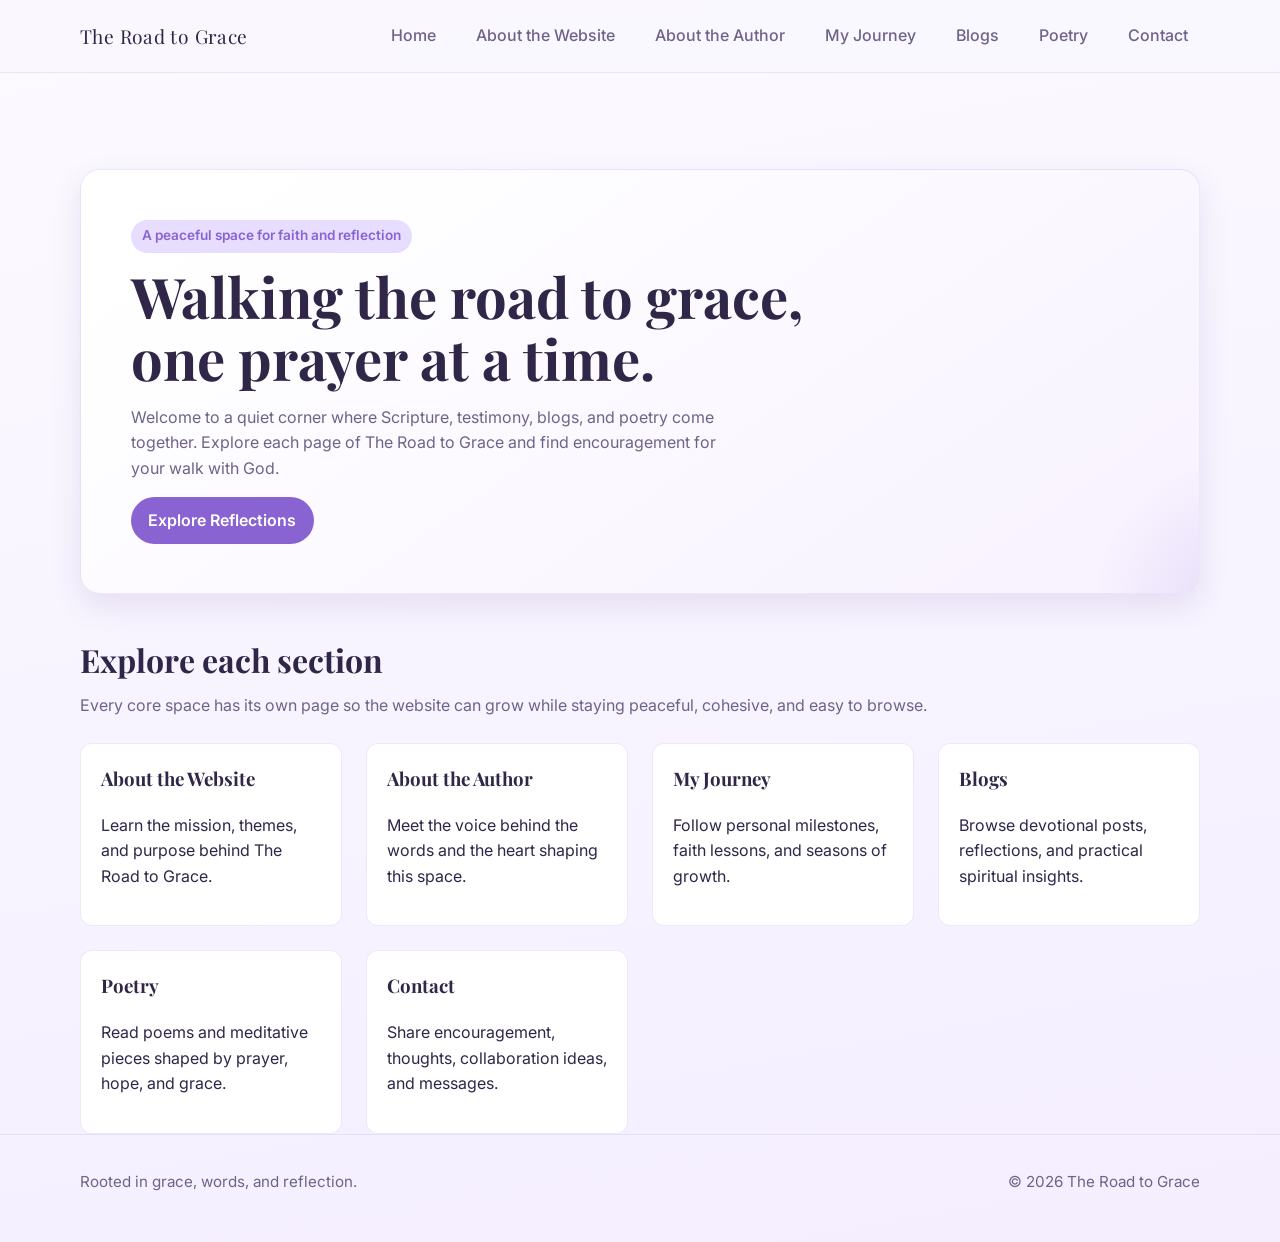
==== commit d475cb09: "Update index.html" ====
--- a/index.html
+++ b/index.html
@@ -24,77 +24,48 @@
 
       <main>
         <section class="hero container">
-          <div class="hero-card fade-in-up" data-animate>
-            <div class="hero-ornament" aria-hidden="true">
-              <div class="bible-icon">
-                <span></span>
-              </div>
-              <div class="cross-icon"></div>
-            </div>
-
+          <div class="hero-card">
             <span class="badge">A peaceful space for faith and reflection</span>
             <h1 class="hero-title">Walking the road to grace, one prayer at a time.</h1>
             <p class="hero-copy">
-              Welcome to a quiet corner where Scripture, testimony, reflections,
-              and poetry come together. Explore each page of The Road to Grace
-              and find encouragement for your journey with God.
+              Welcome to a quiet corner where Scripture, testimony, blogs, and poetry
+              come together. Explore each page of The Road to Grace and find
+              encouragement for your walk with God.
             </p>
-
-            <div class="hero-actions">
-              <a class="button" href="pages/blog.html">Explore Reflections</a>
-              <a class="button button-secondary" href="pages/my-journey.html">Read My Journey</a>
-            </div>
+            <a class="button" href="pages/blog.html">Explore Reflections</a>
           </div>
         </section>
 
-        <section class="container intro fade-in-up" data-animate>
-          <p class="intro-scripture">
-            “Your word is a lamp to my feet and a light to my path.” — Psalm 119:105
+        <section class="container">
+          <h2 class="section-heading">Explore each section</h2>
+          <p class="section-subheading">
+            Every core space has its own page so the website can grow while staying
+            peaceful, cohesive, and easy to browse.
           </p>
-          <p class="intro-copy">
-            The Road to Grace is a gentle invitation to pause, reflect, and listen
-            for God’s voice. Whether you are here for devotional thoughts,
-            testimony, or poetry, each space is designed to grow with your story
-            and remain easy to explore.
-          </p>
-        </section>
-
-        <section class="container feature-section">
-          <h2 class="section-heading fade-in-up" data-animate>Explore each section</h2>
-          <p class="section-subheading fade-in-up" data-animate>
-            Every core space has its own page so content can grow while keeping
-            the design cohesive, peaceful, and easy to browse.
-          </p>
-
           <div class="content-grid">
-            <article class="card feature-card fade-in-up" data-animate>
+            <article class="card">
               <h3><a data-nav-link="/pages/about-website.html" href="pages/about-website.html">About the Website</a></h3>
               <p>Learn the mission, themes, and purpose behind The Road to Grace.</p>
             </article>
-
-            <article class="card feature-card fade-in-up" data-animate>
+            <article class="card">
               <h3><a data-nav-link="/pages/about-author.html" href="pages/about-author.html">About the Author</a></h3>
-              <p>Meet the voice behind the words and the heart that shapes this space.</p>
+              <p>Meet the voice behind the words and the heart shaping this space.</p>
             </article>
-
-            <article class="card feature-card fade-in-up" data-animate>
+            <article class="card">
               <h3><a data-nav-link="/pages/my-journey.html" href="pages/my-journey.html">My Journey</a></h3>
-              <p>Follow milestones, seasons of growth, and faith-centered reflections.</p>
+              <p>Follow personal milestones, faith lessons, and seasons of growth.</p>
             </article>
-
-            <article class="card feature-card fade-in-up" data-animate>
+            <article class="card">
               <h3><a data-nav-link="/pages/blog.html" href="pages/blog.html">Blogs</a></h3>
-              <p>Browse devotional posts, journal entries, and practical spiritual insights.</p>
+              <p>Browse devotional posts, reflections, and practical spiritual insights.</p>
             </article>
-
-            <article class="card feature-card fade-in-up" data-animate>
+            <article class="card">
               <h3><a data-nav-link="/pages/poetry.html" href="pages/poetry.html">Poetry</a></h3>
-              <p>Read poems and meditative pieces written from prayer, hope, and contemplation.</p>
+              <p>Read poems and meditative pieces shaped by prayer, hope, and grace.</p>
             </article>
-
-            <article class="card feature-card fade-in-up" data-animate>
+            <article class="card">
               <h3><a data-nav-link="/pages/contact.html" href="pages/contact.html">Contact</a></h3>
-              <p>Share encouragement, collaboration ideas, and messages from the heart.</p>
+              <p>Share encouragement, thoughts, collaboration ideas, and messages.</p>
             </article>
           </div>
         </section>
